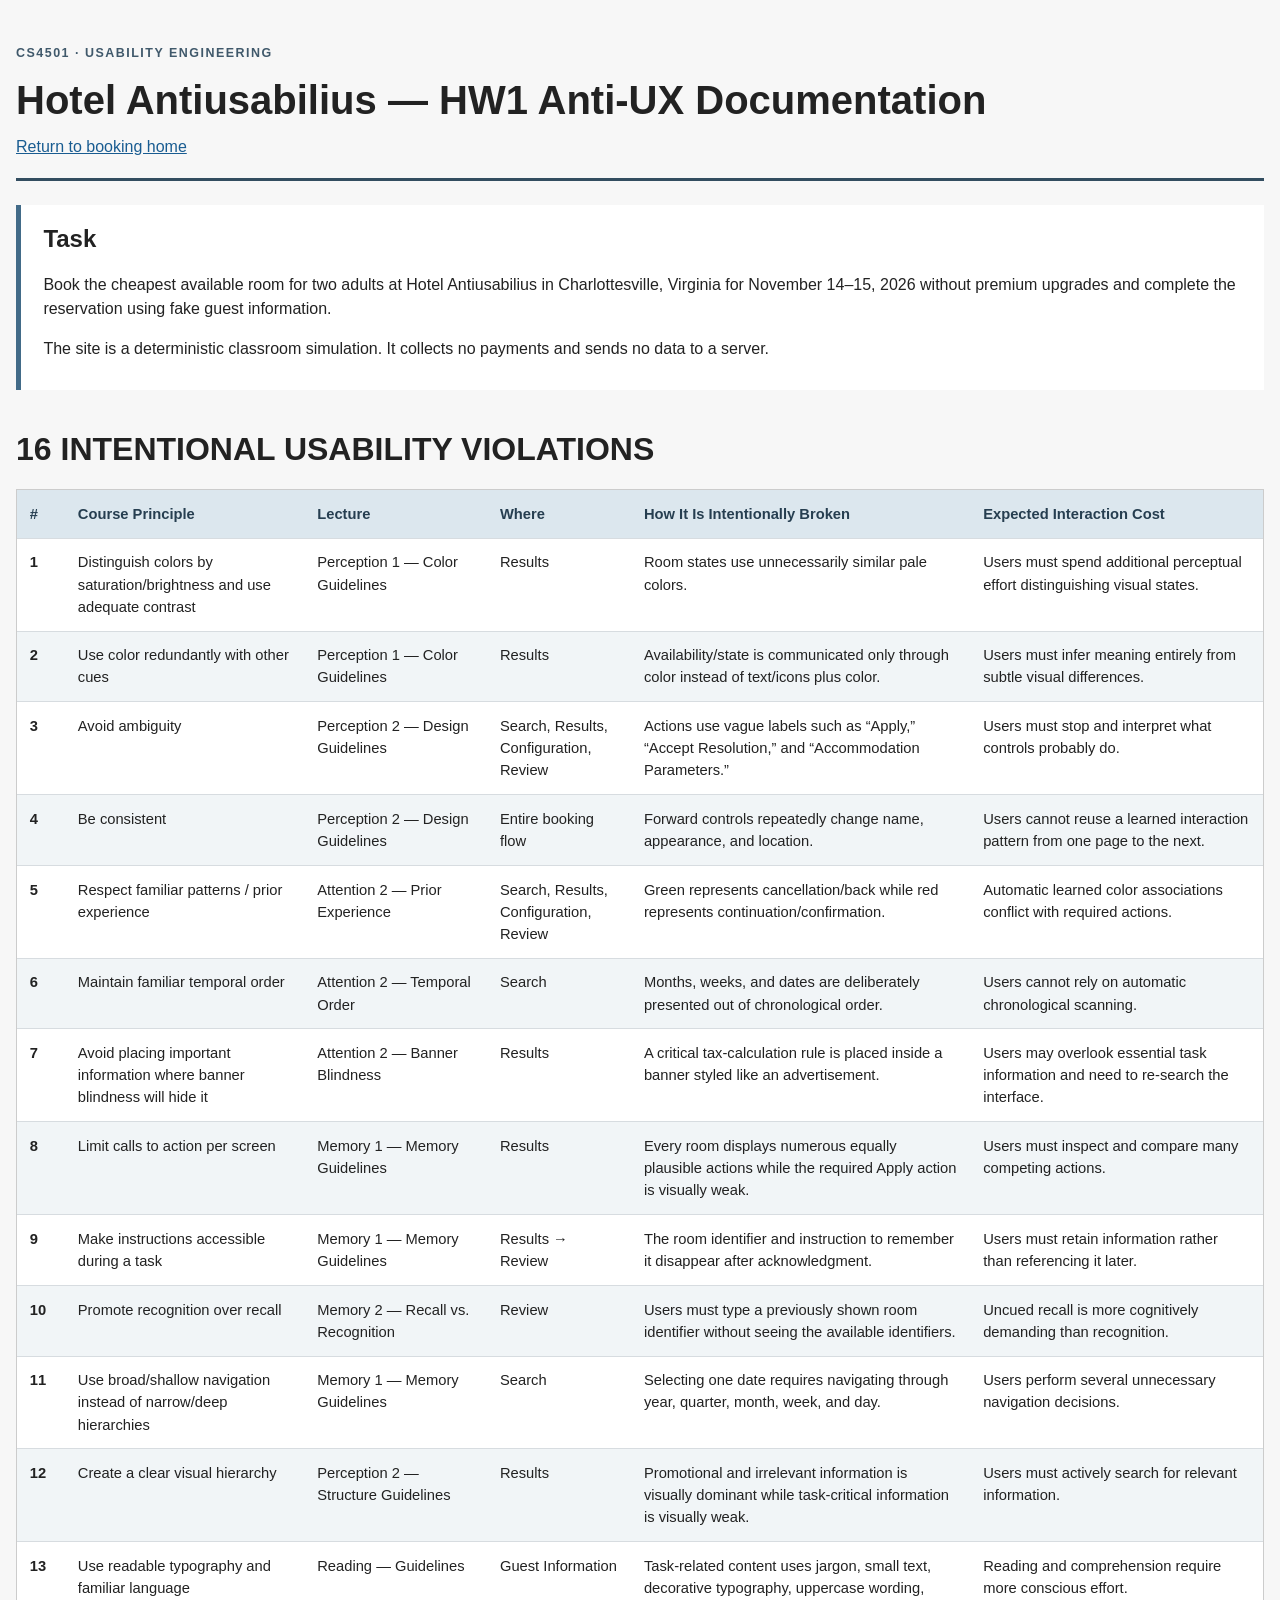
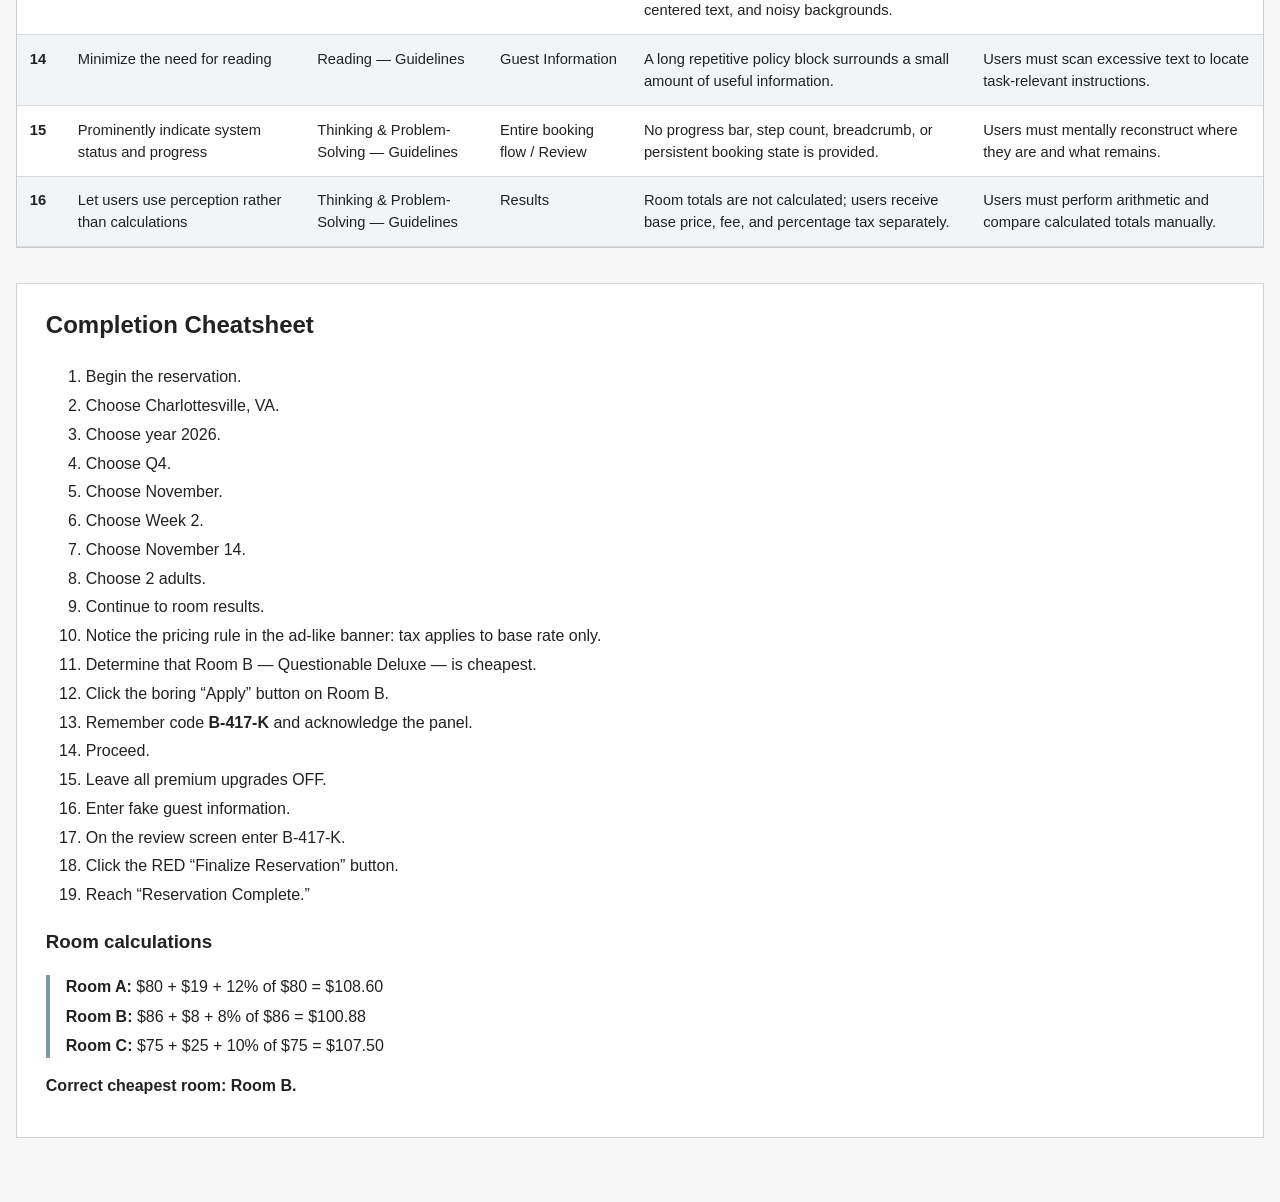
==== documentation.html @ 65bab240 "Build HW1 anti-UX website" ====
<!doctype html>
<html lang="en">
<head>
  <meta charset="utf-8">
  <meta name="viewport" content="width=device-width, initial-scale=1">
  <title>Hotel Antiusabilius | HW1 Anti-UX Documentation</title>
  <link rel="stylesheet" href="./styles.css">
  <script src="./app.js" defer></script>
</head>
<body class="documentation-page" data-page="documentation">
  <main class="documentation-shell">
    <header class="documentation-header"><p class="doc-kicker">CS4501 · Usability Engineering</p><h1>Hotel Antiusabilius — HW1 Anti-UX Documentation</h1><a href="./index.html">Return to booking home</a></header>
    <section class="doc-intro"><h2>Task</h2><p>Book the cheapest available room for two adults at Hotel Antiusabilius in Charlottesville, Virginia for November 14–15, 2026 without premium upgrades and complete the reservation using fake guest information.</p><p>The site is a deterministic classroom simulation. It collects no payments and sends no data to a server.</p></section>
    <section aria-labelledby="violations-title"><h2 id="violations-title" class="doc-main-heading">16 INTENTIONAL USABILITY VIOLATIONS</h2>
      <div class="documentation-table-wrap"><table class="documentation-table">
        <thead><tr><th scope="col">#</th><th scope="col">Course Principle</th><th scope="col">Lecture</th><th scope="col">Where</th><th scope="col">How It Is Intentionally Broken</th><th scope="col">Expected Interaction Cost</th></tr></thead>
        <tbody>
          <tr><th scope="row">1</th><td>Distinguish colors by saturation/brightness and use adequate contrast</td><td>Perception 1 — Color Guidelines</td><td>Results</td><td>Room states use unnecessarily similar pale colors.</td><td>Users must spend additional perceptual effort distinguishing visual states.</td></tr>
          <tr><th scope="row">2</th><td>Use color redundantly with other cues</td><td>Perception 1 — Color Guidelines</td><td>Results</td><td>Availability/state is communicated only through color instead of text/icons plus color.</td><td>Users must infer meaning entirely from subtle visual differences.</td></tr>
          <tr><th scope="row">3</th><td>Avoid ambiguity</td><td>Perception 2 — Design Guidelines</td><td>Search, Results, Configuration, Review</td><td>Actions use vague labels such as “Apply,” “Accept Resolution,” and “Accommodation Parameters.”</td><td>Users must stop and interpret what controls probably do.</td></tr>
          <tr><th scope="row">4</th><td>Be consistent</td><td>Perception 2 — Design Guidelines</td><td>Entire booking flow</td><td>Forward controls repeatedly change name, appearance, and location.</td><td>Users cannot reuse a learned interaction pattern from one page to the next.</td></tr>
          <tr><th scope="row">5</th><td>Respect familiar patterns / prior experience</td><td>Attention 2 — Prior Experience</td><td>Search, Results, Configuration, Review</td><td>Green represents cancellation/back while red represents continuation/confirmation.</td><td>Automatic learned color associations conflict with required actions.</td></tr>
          <tr><th scope="row">6</th><td>Maintain familiar temporal order</td><td>Attention 2 — Temporal Order</td><td>Search</td><td>Months, weeks, and dates are deliberately presented out of chronological order.</td><td>Users cannot rely on automatic chronological scanning.</td></tr>
          <tr><th scope="row">7</th><td>Avoid placing important information where banner blindness will hide it</td><td>Attention 2 — Banner Blindness</td><td>Results</td><td>A critical tax-calculation rule is placed inside a banner styled like an advertisement.</td><td>Users may overlook essential task information and need to re-search the interface.</td></tr>
          <tr><th scope="row">8</th><td>Limit calls to action per screen</td><td>Memory 1 — Memory Guidelines</td><td>Results</td><td>Every room displays numerous equally plausible actions while the required Apply action is visually weak.</td><td>Users must inspect and compare many competing actions.</td></tr>
          <tr><th scope="row">9</th><td>Make instructions accessible during a task</td><td>Memory 1 — Memory Guidelines</td><td>Results → Review</td><td>The room identifier and instruction to remember it disappear after acknowledgment.</td><td>Users must retain information rather than referencing it later.</td></tr>
          <tr><th scope="row">10</th><td>Promote recognition over recall</td><td>Memory 2 — Recall vs. Recognition</td><td>Review</td><td>Users must type a previously shown room identifier without seeing the available identifiers.</td><td>Uncued recall is more cognitively demanding than recognition.</td></tr>
          <tr><th scope="row">11</th><td>Use broad/shallow navigation instead of narrow/deep hierarchies</td><td>Memory 1 — Memory Guidelines</td><td>Search</td><td>Selecting one date requires navigating through year, quarter, month, week, and day.</td><td>Users perform several unnecessary navigation decisions.</td></tr>
          <tr><th scope="row">12</th><td>Create a clear visual hierarchy</td><td>Perception 2 — Structure Guidelines</td><td>Results</td><td>Promotional and irrelevant information is visually dominant while task-critical information is visually weak.</td><td>Users must actively search for relevant information.</td></tr>
          <tr><th scope="row">13</th><td>Use readable typography and familiar language</td><td>Reading — Guidelines</td><td>Guest Information</td><td>Task-related content uses jargon, small text, decorative typography, uppercase wording, centered text, and noisy backgrounds.</td><td>Reading and comprehension require more conscious effort.</td></tr>
          <tr><th scope="row">14</th><td>Minimize the need for reading</td><td>Reading — Guidelines</td><td>Guest Information</td><td>A long repetitive policy block surrounds a small amount of useful information.</td><td>Users must scan excessive text to locate task-relevant instructions.</td></tr>
          <tr><th scope="row">15</th><td>Prominently indicate system status and progress</td><td>Thinking &amp; Problem-Solving — Guidelines</td><td>Entire booking flow / Review</td><td>No progress bar, step count, breadcrumb, or persistent booking state is provided.</td><td>Users must mentally reconstruct where they are and what remains.</td></tr>
          <tr><th scope="row">16</th><td>Let users use perception rather than calculations</td><td>Thinking &amp; Problem-Solving — Guidelines</td><td>Results</td><td>Room totals are not calculated; users receive base price, fee, and percentage tax separately.</td><td>Users must perform arithmetic and compare calculated totals manually.</td></tr>
        </tbody>
      </table></div>
    </section>
    <section class="doc-cheatsheet" aria-labelledby="cheatsheet-title"><h2 id="cheatsheet-title">Completion Cheatsheet</h2>
      <ol><li>Begin the reservation.</li><li>Choose Charlottesville, VA.</li><li>Choose year 2026.</li><li>Choose Q4.</li><li>Choose November.</li><li>Choose Week 2.</li><li>Choose November 14.</li><li>Choose 2 adults.</li><li>Continue to room results.</li><li>Notice the pricing rule in the ad-like banner: tax applies to base rate only.</li><li>Determine that Room B — Questionable Deluxe — is cheapest.</li><li>Click the boring “Apply” button on Room B.</li><li>Remember code <strong>B-417-K</strong> and acknowledge the panel.</li><li>Proceed.</li><li>Leave all premium upgrades OFF.</li><li>Enter fake guest information.</li><li>On the review screen enter B-417-K.</li><li>Click the RED “Finalize Reservation” button.</li><li>Reach “Reservation Complete.”</li></ol>
      <h3>Room calculations</h3><div class="doc-calculations"><p><strong>Room A:</strong> $80 + $19 + 12% of $80 = $108.60</p><p><strong>Room B:</strong> $86 + $8 + 8% of $86 = $100.88</p><p><strong>Room C:</strong> $75 + $25 + 10% of $75 = $107.50</p></div><p><strong>Correct cheapest room: Room B.</strong></p>
    </section>
  </main>
</body>
</html>
---- styles.css ----
:root {
  --paper: #eee8dc;
  --washed: #d9d8c8;
  --washed-alt: #d7dacb;
  --dark: #342936;
  --warning: #a5151b;
  --green: #438a4b;
  --muted: #77736f;
  --promo: #ffe65a;
}

* { box-sizing: border-box; }
[hidden] { display: none !important; }
html { min-width: 320px; }
body { margin: 0; }
button, input, select { font: inherit; }
button { cursor: pointer; border: 1px solid #6d6565; border-radius: 2px; padding: .64rem .92rem; }
button:focus-visible, a:focus-visible, input:focus-visible, select:focus-visible, summary:focus-visible { outline: 3px solid #293bef; outline-offset: 3px; }
a { color: #553448; }
.anti-page { background: var(--paper); color: var(--dark); font-family: Arial, sans-serif; line-height: 1.45; min-height: 100vh; }
.site-shell { width: min(100% - 2.2rem, 1160px); margin: 0 auto; padding-bottom: 3rem; }
.hotel-header { background: #ded9c7; border: 5px double #78604f; margin-top: 1.15rem; padding: 1.35rem 2rem .65rem; text-align: center; }
.eyebrow { text-transform: uppercase; letter-spacing: .2em; font-size: .75rem; }
.hotel-logo { font-family: Georgia, serif; font-size: clamp(2.1rem, 6vw, 4.2rem); margin: .2rem 0; line-height: 1.08; text-shadow: 2px 2px #c4b878; }
.hotel-logo span { font-family: Impact, Arial, sans-serif; letter-spacing: .035em; color: #61404c; }
.interior-header { display: flex; align-items: end; justify-content: space-between; gap: 1rem; border-bottom: 4px double #756166; padding: 1.25rem .2rem .55rem; font-size: .78rem; color: #655d57; }
.hotel-mini { font: bold 1.24rem Georgia, serif; color: #593344; text-decoration: none; }
.hotel-mini:hover { text-decoration: underline; }
.decorative-text { font-family: "Comic Sans MS", cursive; font-size: 1.13rem; color: #7e425b; }
.important-but-boring { font-size: .86rem; color: #6f6962; max-width: 56rem; }
.irrelevant-highlight { background: #e7de86; border: 3px dashed #a97d3c; padding: .9rem 1.1rem; font-family: Georgia, serif; }
.tiny-policy { font-size: .73rem; color: #6f6b62; }
.secondary-looking-primary { background: #d4d4d4; color: #4f4b4b; border-color: #aaa; box-shadow: none; }
.secondary-looking-primary:hover { background: #c3c3c3; }
.green-cancel { background: var(--green); color: #fff; border-color: #24652e; font-weight: bold; box-shadow: 2px 3px #b5ad95; }
.green-cancel:hover { background: #33733b; }
.red-continue { background: var(--warning); color: #fff; border-color: #67111a; font-weight: bold; box-shadow: 2px 3px #b7a6a0; }
.red-continue:hover { background: #871016; }
.action-row { display: flex; align-items: center; gap: 1rem; margin: 1.8rem 0; }
.form-error { background: #fff6da; border-left: 5px solid #a5151b; color: #421f21; padding: .8rem 1rem; max-width: 43rem; }

/* The first page is unusually clear about the assignment, then misdirects the eye. */
.task-box { background: #faf8f0; border: 3px solid #4d3d4a; box-shadow: 7px 7px #c0b9aa; margin: 1.8rem auto; padding: 1.3rem 1.6rem; max-width: 850px; }
.task-box h2 { font: 2rem Impact, Arial, sans-serif; letter-spacing: .05em; margin: .2rem 0 .75rem; }
.task-kicker { font-size: .75rem; text-transform: uppercase; color: #7b565a; margin: 0; }
.task-box > p { font-size: 1.08rem; }
.task-facts { display: flex; gap: 2rem; flex-wrap: wrap; background: #e6e5d5; padding: .7rem 1rem; }
.task-facts div { min-width: 11rem; }
.task-facts dt { font-size: .75rem; text-transform: uppercase; letter-spacing: .09em; }
.task-facts dd { font-weight: bold; margin: 0; }
.privacy-note { border-top: 1px solid #aa9f92; padding-top: .6rem; color: #5b4c4d; }
.home-distractions { display: grid; grid-template-columns: minmax(0, 1fr) 10rem; gap: 2rem; align-items: end; margin: 2.3rem auto; max-width: 1000px; }
.home-decorative-actions { display: flex; gap: .8rem; flex-wrap: wrap; }
.competing-cta { background: #fae345; color: #453319; border: 3px solid #905b19; min-height: 4.3rem; font: 1.3rem Impact, Arial, sans-serif; text-transform: uppercase; box-shadow: 5px 5px #b18d35; }
.competing-cta-alt { background: #b4d67a; border-color: #477a30; box-shadow: 5px 5px #7b9e5a; }
.home-real-action { font-size: .89rem; }
.site-footer { display: flex; justify-content: space-between; gap: 1rem; margin-top: 3.2rem; border-top: 1px solid #a69c91; padding: 1rem .2rem; font-size: .86rem; }

/* Date selection deliberately takes five decisions. */
.uneven-title { display: flex; flex-direction: row-reverse; justify-content: space-between; align-items: end; gap: 1rem; }
.uneven-title h1 { font: 2.1rem Georgia, serif; margin-bottom: .4rem; }
.search-section { border: 1px solid #a9a49a; background: #f1eedf; margin: 1.4rem 0; padding: 1.2rem 1.4rem; }
.search-section h2 { font-family: Georgia, serif; font-size: 1.2rem; margin-top: 0; }
.search-section label, .picker-grid label { display: block; font-size: .91rem; font-weight: 600; margin-bottom: .35rem; }
.search-section select { background: #fdfcf8; border: 1px solid #706d67; color: #352e36; min-width: 14rem; max-width: 100%; min-height: 2.65rem; padding: .35rem .55rem; }
.search-section select:disabled { opacity: .6; cursor: not-allowed; }
.location-section { max-width: 45rem; }
.deep-picker { background: #dedfcf; }
.deep-picker .irrelevant-highlight { width: fit-content; margin-top: 0; }
.picker-intro { font-family: Georgia, serif; font-style: italic; }
.picker-grid { display: grid; grid-template-columns: repeat(3, minmax(0, 1fr)); gap: 1.1rem; }
.picker-grid > div { background: #eae6da; padding: .8rem; min-width: 0; }
.guest-count-section { max-width: 29rem; background: #e8e8dc; }
.search-actions { justify-content: space-between; }
.search-actions .green-cancel { padding: .9rem 1.35rem; font-size: 1.05rem; }

/* Results make advertising louder than the room data. */
.fake-ad { display: flex; align-items: center; justify-content: space-between; gap: 1rem; padding: .6rem max(1rem, calc((100vw - 1160px) / 2)); background: repeating-linear-gradient(115deg, #ffe354 0 22px, #fbcf57 22px 44px); border-top: 5px solid #e72c2c; border-bottom: 5px dotted #713a6a; color: #55291d; min-height: 6.5rem; }
.fake-ad > div { display: flex; flex-direction: column; align-items: start; }
.fake-ad small { font-size: .62rem; letter-spacing: .12em; }
.fake-ad strong { font: clamp(1.2rem, 3vw, 2rem) Impact, Arial, sans-serif; letter-spacing: .04em; }
.ad-star { font-size: 3.4rem; color: #d11522; text-shadow: 2px 2px #fff; }
.ad-sticker { background: #bd232f; color: white; padding: .55rem; transform: rotate(11deg); font: bold 1.3rem Impact, Arial, sans-serif; }
.ad-pricing-note { font-size: .76rem; background: #f8e49d; padding: .1rem .3rem; }
.promo-wall { margin: 1.2rem 0 1.7rem; background: #e6d6ab; border: 7px double #81616f; padding: .7rem 1.2rem; text-align: center; }
.promo-wall p { font: clamp(1.7rem, 4vw, 3.3rem) Impact, Arial, sans-serif; color: #9f161c; margin: .2rem; text-shadow: 2px 2px #f7e672; }
.promo-wall div { display: flex; justify-content: space-around; flex-wrap: wrap; gap: .4rem; font: bold clamp(.95rem, 2.2vw, 1.5rem) Georgia, serif; color: #3e693a; }
.muted-heading { font: 1.28rem Georgia, serif; color: #6c6570; margin-bottom: .2rem; }
.room-grid { display: grid; grid-template-columns: repeat(3, minmax(0, 1fr)); gap: .8rem; }
.room-card { min-width: 0; background: #e8e6d9; border: 1px solid #b2aea4; padding: .85rem; box-shadow: 2px 2px #ccc5b6; }
.room-card.applied-room { border-color: #7e6d67; box-shadow: 0 0 0 2px #a49b8b; }
.room-card-top { display: flex; align-items: center; justify-content: space-between; }
.room-status { display: inline-block; width: 2.4rem; height: 1.15rem; border: 1px solid #c4c9b9; }
.status-a { background: #d8dec8; }
.status-b { background: #d6d8c9; }
.status-c { background: #d9ddc8; }
.room-id { font: .75rem "Courier New", monospace; color: #74716e; }
.room-card h2 { font: 1.1rem Georgia, serif; color: #5d515d; margin: .9rem 0 .5rem; }
.price-pieces { margin: .7rem 0 1.2rem; font-size: .85rem; color: #676265; }
.price-pieces div { display: flex; justify-content: space-between; padding: .23rem .2rem; border-bottom: 1px dotted #bbb8ae; }
.price-pieces dd { margin: 0; font-family: "Courier New", monospace; }
.room-actions { display: grid; grid-template-columns: repeat(4, minmax(0, 1fr)); gap: .3rem; }
.room-actions button { min-width: 0; padding: .49rem .15rem; font-size: .73rem; background: #d8d4cc; color: #514b4e; }
.room-actions button:hover { background: #c9c4bc; }
.room-actions button.saved-action { border-color: #4d754b; background: #dce9d3; }
.room-actions .fake-primary { grid-column: span 2; font-size: .94rem; background: #f5dc45; border-color: #aa7820; color: #51321d; font-weight: bold; }
.room-actions .fake-primary:hover { background: #e7ca37; }
.room-actions .apply-button { grid-column: span 4; width: 40%; justify-self: end; background: #d4d4d4; color: #555; font-weight: normal; }
.room-code-box { margin: 1.5rem auto; padding: 1.2rem; max-width: 38rem; border: 5px double #7a6061; background: #fbf6d7; text-align: center; }
.room-code-box h2 { font: 1.1rem "Courier New", monospace; margin: 0; }
.code-value { font: bold 2.2rem "Courier New", monospace; letter-spacing: .12em; margin: .75rem 0; }
.room-code-box button { background: #d1d0c6; }
.selection-message { min-height: 1.2rem; font: .88rem Georgia, serif; color: #675d5b; }
.results-actions { justify-content: space-between; }
.results-actions button { font-size: 1.1rem; }

/* The checkbox truth remains deterministic even when the language does not. */
.configure-page h1 { font: 2.4rem Georgia, serif; margin: .3rem 0; }
.extras-list { display: grid; gap: .8rem; margin: 1.5rem 0; max-width: 850px; }
.extra-row { display: grid; grid-template-columns: 1fr auto; column-gap: 1rem; padding: 1rem 1.1rem; border: 2px solid #827c73; background: #e6e2d4; }
.extra-row.extra-off { border-left: 10px solid var(--green); }
.extra-row.extra-on { border-left: 10px solid var(--warning); background: #f1d8d3; }
.extra-row label { cursor: pointer; }
.confusing-label { display: block; font: bold 1.08rem Georgia, serif; }
.extra-name { display: block; font-size: .76rem; color: #77716d; margin-top: .15rem; }
.extra-row input { width: 1.5rem; height: 1.5rem; accent-color: var(--warning); cursor: pointer; }
.extra-row p { grid-column: 1 / -1; margin: .5rem 0 0; font-size: .78rem; color: #69615e; }
.configure-actions { justify-content: center; }
.configure-actions .green-cancel { font-size: 1.12rem; padding: .85rem 2.4rem; }
.configure-actions .red-continue { font-size: .92rem; }

/* A noisy policy surrounds usable form controls. */
.guest-page h1 { font: 2.3rem Georgia, serif; }
.fake-info-notice { background: #e2efdc; border: 2px solid #5a8056; padding: .75rem 1rem; font-weight: bold; }
.declaration-panel { max-width: 780px; margin: 1.3rem auto; padding: 1.2rem; border: 4px ridge #aa9b70; background: repeating-linear-gradient(45deg, #f1eddc 0 6px, #ebe2ca 6px 8px); }
.centered-reading { text-align: center; }
.declaration-panel h2 { font: bold 1.05rem "Courier New", monospace; letter-spacing: .07em; }
.declaration-panel p:nth-of-type(1) { font-family: Georgia, serif; font-size: .86rem; }
.declaration-cursive { font-family: "Comic Sans MS", cursive; color: #6e5260; }
.policy-section { margin: 2rem 0; }
.policy-section h2 { font: 1.4rem Georgia, serif; background: #d9d4b4; padding: .4rem .7rem; width: fit-content; }
.policy-copy { border: 1px dotted #a69e91; padding: .9rem 1.4rem; background: repeating-linear-gradient(90deg, #e6e4d6 0 17px, #e9e7d9 17px 18px); font-family: Georgia, serif; font-size: .82rem; line-height: 1.62; }
.policy-copy p { margin: .75rem 0 1.05rem; }
.policy-copy p:nth-child(2) { font-family: "Courier New", monospace; font-size: .77rem; }
.policy-copy p:nth-child(4) { font-family: "Comic Sans MS", cursive; font-size: .79rem; }
.guest-form { background: #f5f2e9; border: 2px solid #9a9083; padding: 1.2rem; }
.guest-form h2 { font: 1.25rem Georgia, serif; }
.field-grid { display: grid; grid-template-columns: repeat(2, minmax(0, 1fr)); gap: 1rem 1.3rem; }
.field label { display: block; font-weight: bold; margin-bottom: .3rem; }
.field input { width: 100%; min-height: 2.75rem; border: 1px solid #716e68; padding: .55rem; background: #fff; }
.field input[aria-invalid="true"] { border: 2px solid #ab1820; background: #fff4f1; }
.field-error { display: block; min-height: 1.2rem; color: #991820; }
.guest-actions { justify-content: space-between; }

/* Review obscures state while leaving recovery paths. */
.review-page h1 { font: 2.15rem Georgia, serif; }
.review-noise { display: flex; flex-direction: column; max-width: 700px; gap: .3rem; background: #e1d78e; border: 4px double #7a6947; padding: 1.2rem; text-align: center; font-family: Georgia, serif; }
.review-noise strong { font-family: Impact, Arial, sans-serif; font-size: 1.7rem; }
.booking-details { background: #e7e3d8; border: 1px solid #a8a095; max-width: 720px; margin: 2rem 0; padding: .8rem; color: #6d6662; }
.booking-details summary { cursor: pointer; font-size: .83rem; }
.booking-details dl { display: grid; grid-template-columns: minmax(7rem, .4fr) 1fr; gap: .45rem .8rem; padding: .5rem; }
.booking-details dt { font-weight: bold; }
.booking-details dd { margin: 0; }
.recall-box { max-width: 660px; border: 3px solid #bdb8a8; background: #f6f3e9; padding: 1.4rem; }
.recall-box label { display: block; font: 1.03rem Georgia, serif; margin-bottom: .75rem; }
.recall-box input { min-height: 2.8rem; width: min(100%, 23rem); padding: .55rem; border: 1px solid #645e5c; }
.review-error { max-width: 700px; }
.review-error p { margin: 0 0 .55rem; }
.review-actions { justify-content: flex-start; gap: 3rem; }
.review-actions .green-cancel { padding: .85rem 1.5rem; font-size: 1.05rem; }

/* Success and instructor documentation intentionally restore clarity. */
.confirmation-page { min-height: 100vh; background: #edf1e8; color: #202a20; font: 1rem/1.5 Arial, sans-serif; display: grid; place-items: center; padding: 1rem; }
.confirmation-card { width: min(100%, 650px); background: #fff; padding: clamp(1.3rem, 4vw, 2.6rem); border: 2px solid #9ab09b; box-shadow: 0 9px 24px #71836d35; }
.confirmation-card h1 { font-size: clamp(2rem, 5vw, 3rem); margin: .2rem 0 .6rem; color: #286231; }
.confirmation-subtitle { font-family: Georgia, serif; }
.confirmation-number { background: #e4f3e7; border-left: 5px solid #438a4b; padding: .7rem 1rem; display: flex; flex-direction: column; margin: 1.5rem 0; }
.confirmation-number span { font-size: .82rem; }
.confirmation-number strong { font: bold 1.5rem "Courier New", monospace; }
.confirmation-details div { display: flex; gap: 1rem; padding: .45rem 0; border-bottom: 1px solid #ddd; }
.confirmation-details dt { min-width: 5rem; font-weight: bold; }
.confirmation-details dd { margin: 0; }
.confirmation-actions { display: flex; flex-wrap: wrap; gap: .8rem; margin-top: 1.6rem; }
.doc-link-button, .confirmation-actions button { display: inline-block; padding: .7rem 1rem; border: 1px solid #336a3b; border-radius: 2px; background: #438a4b; color: #fff; text-decoration: none; }
.confirmation-actions button { background: #e8ece8; color: #2a4c2e; }

.documentation-page { background: #f7f7f7; color: #222; font: 16px/1.5 Arial, sans-serif; }
.documentation-shell { width: min(100% - 2rem, 1250px); margin: auto; padding: 2rem 0 4rem; }
.documentation-header { border-bottom: 3px solid #334d60; padding-bottom: 1.2rem; }
.documentation-header h1 { font-size: clamp(1.8rem, 4vw, 2.5rem); line-height: 1.2; margin: .3rem 0 .7rem; }
.doc-kicker { color: #40596b; font-weight: bold; letter-spacing: .12em; text-transform: uppercase; font-size: .78rem; }
.documentation-page a { color: #195c91; }
.doc-intro { background: #fff; border-left: 5px solid #426b88; margin: 1.5rem 0 2.2rem; padding: .8rem 1.4rem; }
.doc-intro h2 { margin: .2rem 0; }
.doc-main-heading { font-size: clamp(1.5rem, 3vw, 2rem); margin: 2rem 0 1rem; }
.documentation-table-wrap { overflow-x: auto; border: 1px solid #ccc; background: white; }
.documentation-table { width: 100%; min-width: 1050px; border-collapse: collapse; font-size: .92rem; }
.documentation-table th, .documentation-table td { text-align: left; vertical-align: top; padding: .8rem; border-bottom: 1px solid #d7dce0; }
.documentation-table thead th { background: #dce7ee; color: #263e50; position: sticky; top: 0; }
.documentation-table tbody tr:nth-child(even) { background: #f1f5f7; }
.documentation-table tbody th { width: 3rem; }
.documentation-table td:nth-child(2) { min-width: 12rem; }
.documentation-table td:nth-child(3) { min-width: 10rem; }
.documentation-table td:nth-child(4) { min-width: 7rem; }
.documentation-table td:nth-child(5), .documentation-table td:nth-child(6) { min-width: 15rem; }
.doc-cheatsheet { margin-top: 2.2rem; background: white; padding: 1.4rem 1.8rem; border: 1px solid #cbd2d7; }
.doc-cheatsheet h2 { margin-top: 0; }
.doc-cheatsheet li { padding: .15rem 0; }
.doc-calculations { border-left: 4px solid #7999a8; padding-left: 1rem; }
.doc-calculations p { margin: .35rem 0; }

.anti-modal { width: min(100% - 2rem, 470px); border: 4px double #654d5f; background: #f5eddb; color: #352c36; padding: 1.2rem; box-shadow: 0 15px 45px #241a1d80; }
.anti-modal::backdrop { background: #271d29a8; }
.anti-modal h2 { margin-top: 0; font-family: Georgia, serif; }
.anti-modal p { overflow-wrap: anywhere; }
.modal-controls { display: flex; justify-content: flex-end; gap: .65rem; flex-wrap: wrap; margin-top: 1.3rem; }

@media (max-width: 900px) {
  .room-grid { grid-template-columns: 1fr; }
  .room-card { max-width: 650px; width: 100%; }
  .room-actions { grid-template-columns: repeat(4, minmax(0, 1fr)); }
  .picker-grid { grid-template-columns: repeat(2, minmax(0, 1fr)); }
}
@media (max-width: 620px) {
  .site-shell { width: min(100% - 1rem, 1160px); }
  .interior-header, .uneven-title, .site-footer { display: block; }
  .home-distractions { grid-template-columns: 1fr; gap: 1rem; }
  .home-real-action { justify-self: start; }
  .picker-grid, .field-grid { grid-template-columns: 1fr; }
  .fake-ad { gap: .4rem; }
  .ad-star { font-size: 2rem; }
  .ad-sticker { display: none; }
  .search-section select { width: 100%; }
  .action-row { flex-wrap: wrap; }
  .search-actions, .results-actions, .guest-actions { justify-content: space-between; }
  .review-actions { gap: 1rem; }
  .booking-details dl { grid-template-columns: 1fr; }
  .booking-details dd { margin-bottom: .45rem; }
}
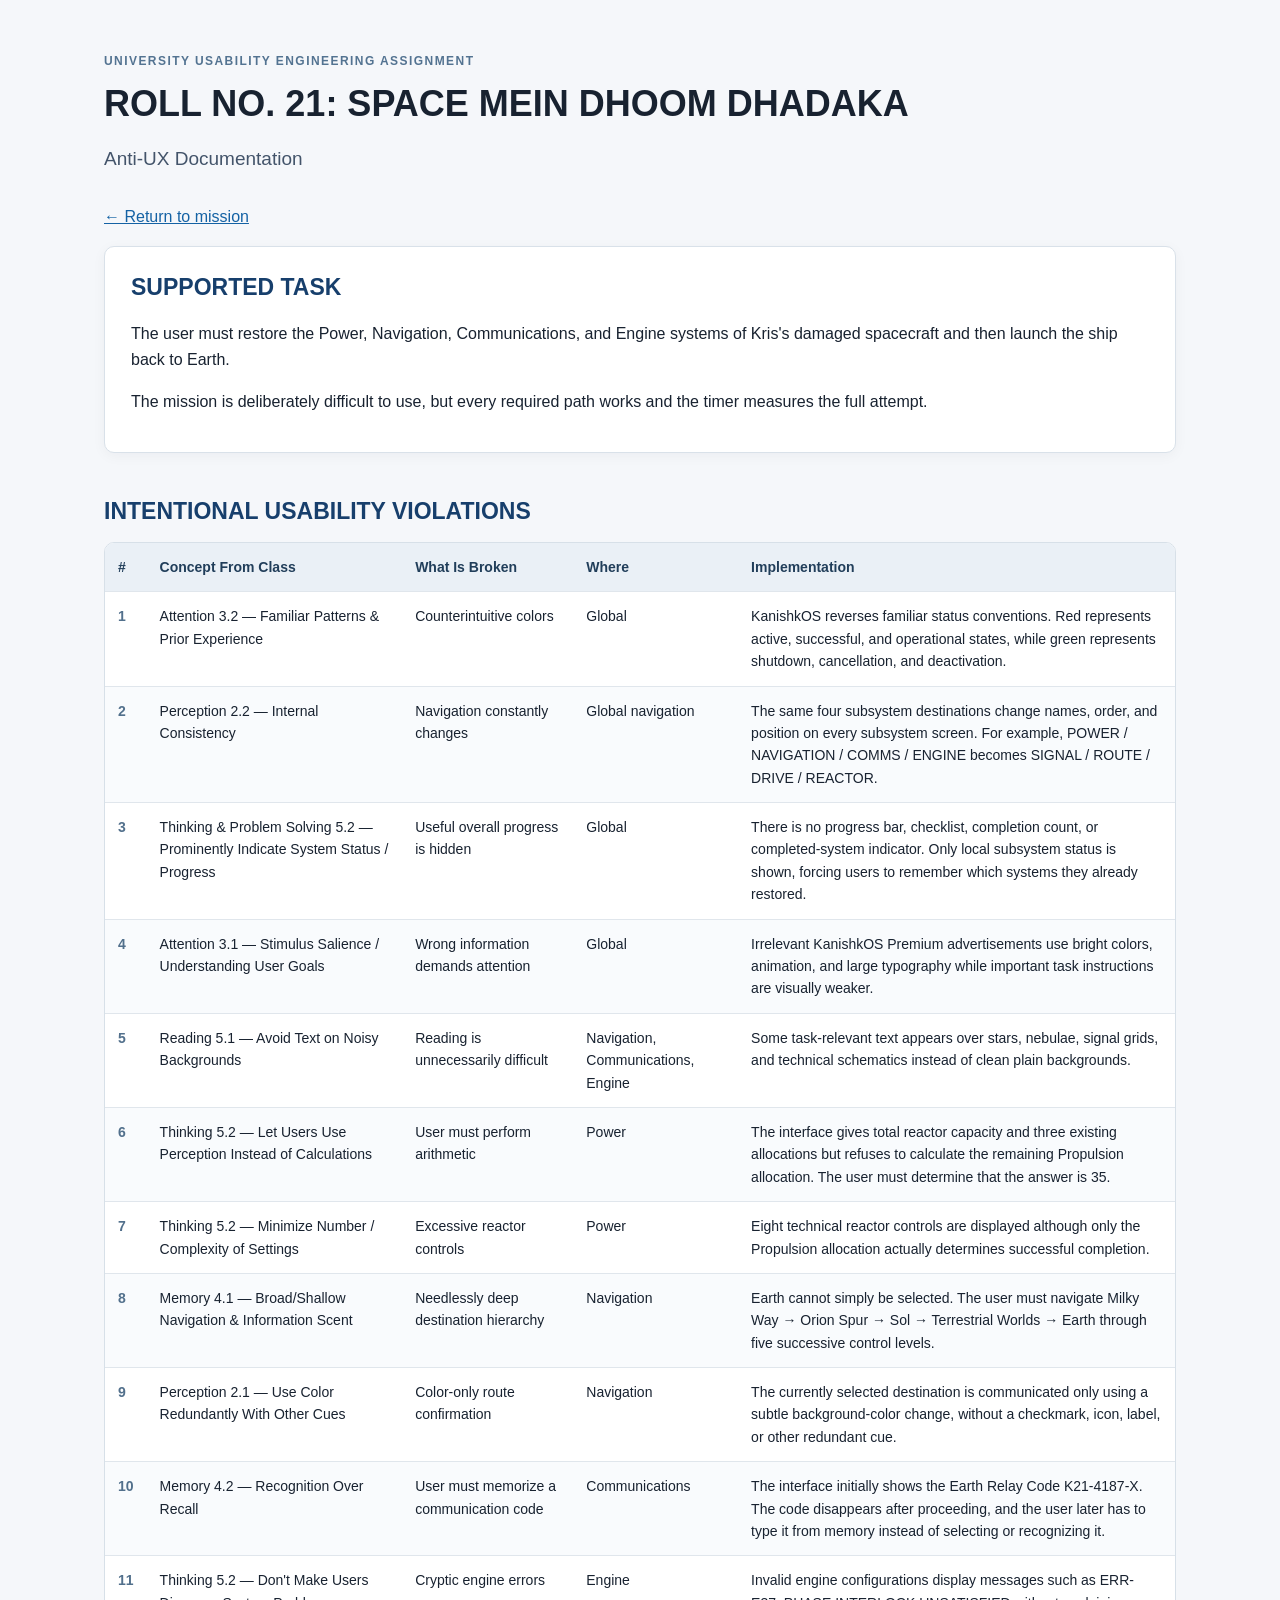
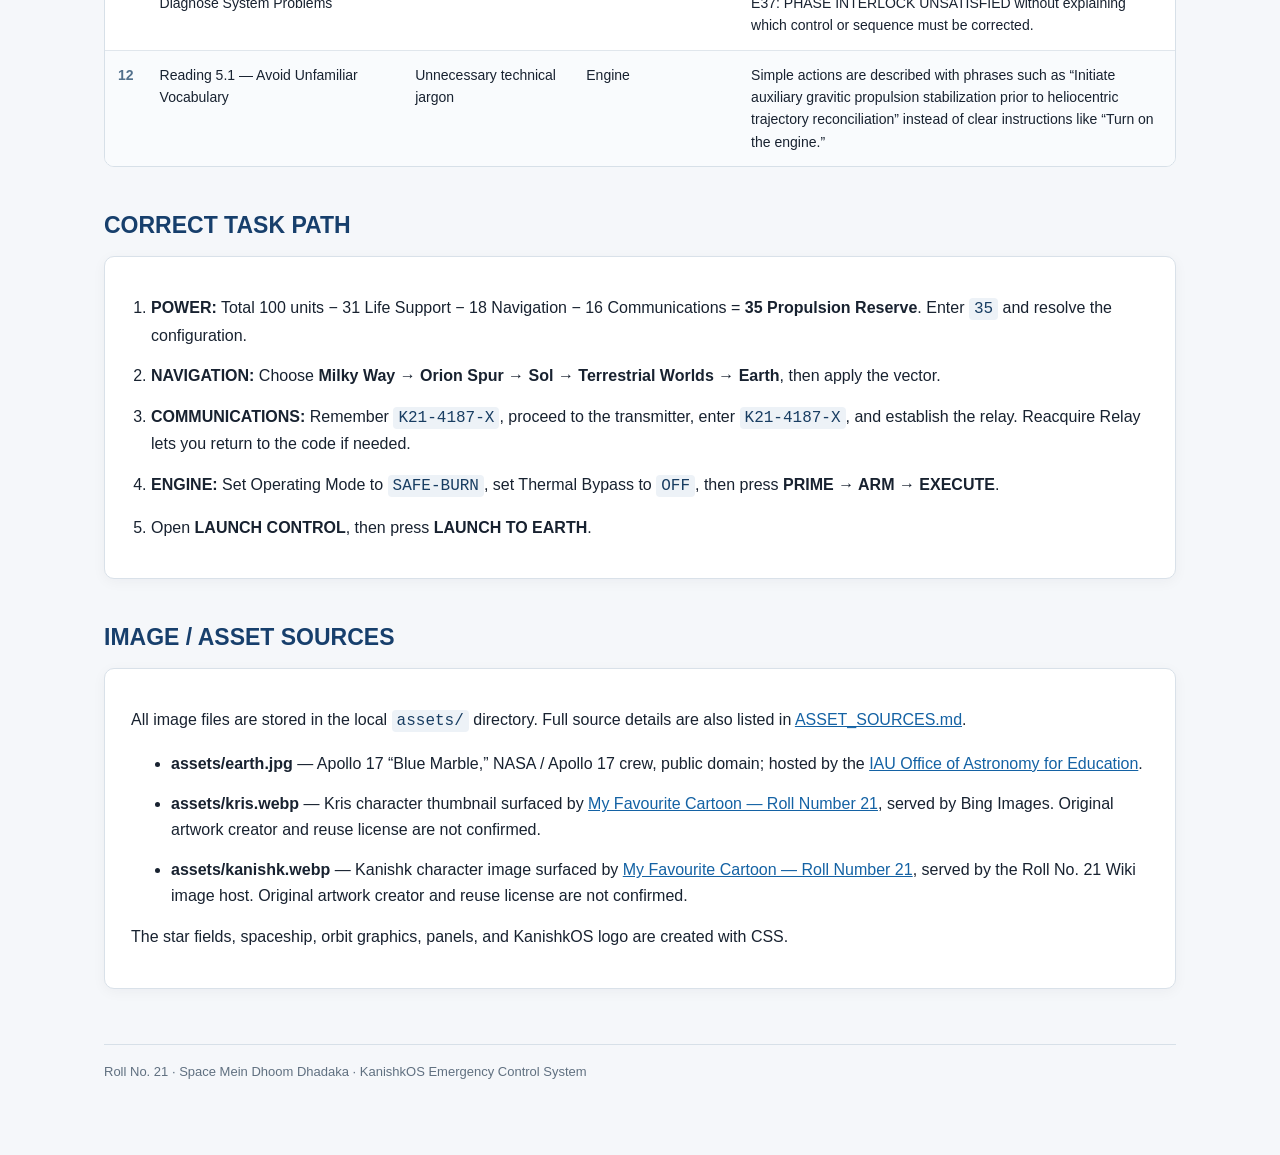
==== commit 32e9e481: "new application" ====
--- a/documentation.html
+++ b/documentation.html
@@ -3,41 +3,44 @@
 <head>
   <meta charset="utf-8">
   <meta name="viewport" content="width=device-width, initial-scale=1">
-  <title>Hotel Antiusabilius | HW1 Anti-UX Documentation</title>
-  <link rel="stylesheet" href="./styles.css">
-  <script src="./app.js" defer></script>
+  <title>Anti-UX Documentation | Roll No. 21</title>
+  <style>
+    :root{color-scheme:light}*{box-sizing:border-box}body{margin:0;background:#f5f7fa;color:#182230;font:16px/1.6 Arial,Helvetica,sans-serif}main{max-width:1120px;margin:0 auto;padding:40px 24px 80px}h1{font-size:36px;line-height:1.15;margin:8px 0}h2{font-size:23px;margin:40px 0 12px;color:#173f6c}h3{font-size:17px;margin:23px 0 5px}.kicker{color:#537391;text-transform:uppercase;letter-spacing:.12em;font-weight:700;font-size:12px}.lede{font-size:19px;color:#43546a;margin-bottom:30px}.panel{background:#fff;border:1px solid #d9e1e9;border-radius:10px;padding:22px 26px;box-shadow:0 3px 14px #1822300b}.table-wrap{overflow-x:auto;border:1px solid #d7e0e8;border-radius:10px;background:#fff}table{width:100%;border-collapse:collapse;min-width:840px;font-size:14px}th{text-align:left;background:#eaf0f6;color:#213e5a;padding:13px;white-space:nowrap}td{vertical-align:top;padding:13px;border-top:1px solid #e0e6ec}td:first-child{font-weight:700;color:#52708c}tbody tr:nth-child(even){background:#f9fbfd}ol{padding-left:20px}li{margin-bottom:15px}code{background:#edf2f7;border-radius:4px;padding:2px 5px;color:#183d62}a{color:#1462a4}footer{margin-top:55px;border-top:1px solid #d7e0e8;padding-top:17px;color:#607080;font-size:13px}
+  </style>
 </head>
-<body class="documentation-page" data-page="documentation">
-  <main class="documentation-shell">
-    <header class="documentation-header"><p class="doc-kicker">CS4501 · Usability Engineering</p><h1>Hotel Antiusabilius — HW1 Anti-UX Documentation</h1><a href="./index.html">Return to booking home</a></header>
-    <section class="doc-intro"><h2>Task</h2><p>Book the cheapest available room for two adults at Hotel Antiusabilius in Charlottesville, Virginia for November 14–15, 2026 without premium upgrades and complete the reservation using fake guest information.</p><p>The site is a deterministic classroom simulation. It collects no payments and sends no data to a server.</p></section>
-    <section aria-labelledby="violations-title"><h2 id="violations-title" class="doc-main-heading">16 INTENTIONAL USABILITY VIOLATIONS</h2>
-      <div class="documentation-table-wrap"><table class="documentation-table">
-        <thead><tr><th scope="col">#</th><th scope="col">Course Principle</th><th scope="col">Lecture</th><th scope="col">Where</th><th scope="col">How It Is Intentionally Broken</th><th scope="col">Expected Interaction Cost</th></tr></thead>
-        <tbody>
-          <tr><th scope="row">1</th><td>Distinguish colors by saturation/brightness and use adequate contrast</td><td>Perception 1 — Color Guidelines</td><td>Results</td><td>Room states use unnecessarily similar pale colors.</td><td>Users must spend additional perceptual effort distinguishing visual states.</td></tr>
-          <tr><th scope="row">2</th><td>Use color redundantly with other cues</td><td>Perception 1 — Color Guidelines</td><td>Results</td><td>Availability/state is communicated only through color instead of text/icons plus color.</td><td>Users must infer meaning entirely from subtle visual differences.</td></tr>
-          <tr><th scope="row">3</th><td>Avoid ambiguity</td><td>Perception 2 — Design Guidelines</td><td>Search, Results, Configuration, Review</td><td>Actions use vague labels such as “Apply,” “Accept Resolution,” and “Accommodation Parameters.”</td><td>Users must stop and interpret what controls probably do.</td></tr>
-          <tr><th scope="row">4</th><td>Be consistent</td><td>Perception 2 — Design Guidelines</td><td>Entire booking flow</td><td>Forward controls repeatedly change name, appearance, and location.</td><td>Users cannot reuse a learned interaction pattern from one page to the next.</td></tr>
-          <tr><th scope="row">5</th><td>Respect familiar patterns / prior experience</td><td>Attention 2 — Prior Experience</td><td>Search, Results, Configuration, Review</td><td>Green represents cancellation/back while red represents continuation/confirmation.</td><td>Automatic learned color associations conflict with required actions.</td></tr>
-          <tr><th scope="row">6</th><td>Maintain familiar temporal order</td><td>Attention 2 — Temporal Order</td><td>Search</td><td>Months, weeks, and dates are deliberately presented out of chronological order.</td><td>Users cannot rely on automatic chronological scanning.</td></tr>
-          <tr><th scope="row">7</th><td>Avoid placing important information where banner blindness will hide it</td><td>Attention 2 — Banner Blindness</td><td>Results</td><td>A critical tax-calculation rule is placed inside a banner styled like an advertisement.</td><td>Users may overlook essential task information and need to re-search the interface.</td></tr>
-          <tr><th scope="row">8</th><td>Limit calls to action per screen</td><td>Memory 1 — Memory Guidelines</td><td>Results</td><td>Every room displays numerous equally plausible actions while the required Apply action is visually weak.</td><td>Users must inspect and compare many competing actions.</td></tr>
-          <tr><th scope="row">9</th><td>Make instructions accessible during a task</td><td>Memory 1 — Memory Guidelines</td><td>Results → Review</td><td>The room identifier and instruction to remember it disappear after acknowledgment.</td><td>Users must retain information rather than referencing it later.</td></tr>
-          <tr><th scope="row">10</th><td>Promote recognition over recall</td><td>Memory 2 — Recall vs. Recognition</td><td>Review</td><td>Users must type a previously shown room identifier without seeing the available identifiers.</td><td>Uncued recall is more cognitively demanding than recognition.</td></tr>
-          <tr><th scope="row">11</th><td>Use broad/shallow navigation instead of narrow/deep hierarchies</td><td>Memory 1 — Memory Guidelines</td><td>Search</td><td>Selecting one date requires navigating through year, quarter, month, week, and day.</td><td>Users perform several unnecessary navigation decisions.</td></tr>
-          <tr><th scope="row">12</th><td>Create a clear visual hierarchy</td><td>Perception 2 — Structure Guidelines</td><td>Results</td><td>Promotional and irrelevant information is visually dominant while task-critical information is visually weak.</td><td>Users must actively search for relevant information.</td></tr>
-          <tr><th scope="row">13</th><td>Use readable typography and familiar language</td><td>Reading — Guidelines</td><td>Guest Information</td><td>Task-related content uses jargon, small text, decorative typography, uppercase wording, centered text, and noisy backgrounds.</td><td>Reading and comprehension require more conscious effort.</td></tr>
-          <tr><th scope="row">14</th><td>Minimize the need for reading</td><td>Reading — Guidelines</td><td>Guest Information</td><td>A long repetitive policy block surrounds a small amount of useful information.</td><td>Users must scan excessive text to locate task-relevant instructions.</td></tr>
-          <tr><th scope="row">15</th><td>Prominently indicate system status and progress</td><td>Thinking &amp; Problem-Solving — Guidelines</td><td>Entire booking flow / Review</td><td>No progress bar, step count, breadcrumb, or persistent booking state is provided.</td><td>Users must mentally reconstruct where they are and what remains.</td></tr>
-          <tr><th scope="row">16</th><td>Let users use perception rather than calculations</td><td>Thinking &amp; Problem-Solving — Guidelines</td><td>Results</td><td>Room totals are not calculated; users receive base price, fee, and percentage tax separately.</td><td>Users must perform arithmetic and compare calculated totals manually.</td></tr>
-        </tbody>
-      </table></div>
-    </section>
-    <section class="doc-cheatsheet" aria-labelledby="cheatsheet-title"><h2 id="cheatsheet-title">Completion Cheatsheet</h2>
-      <ol><li>Begin the reservation.</li><li>Choose Charlottesville, VA.</li><li>Choose year 2026.</li><li>Choose Q4.</li><li>Choose November.</li><li>Choose Week 2.</li><li>Choose November 14.</li><li>Choose 2 adults.</li><li>Continue to room results.</li><li>Notice the pricing rule in the ad-like banner: tax applies to base rate only.</li><li>Determine that Room B — Questionable Deluxe — is cheapest.</li><li>Click the boring “Apply” button on Room B.</li><li>Remember code <strong>B-417-K</strong> and acknowledge the panel.</li><li>Proceed.</li><li>Leave all premium upgrades OFF.</li><li>Enter fake guest information.</li><li>On the review screen enter B-417-K.</li><li>Click the RED “Finalize Reservation” button.</li><li>Reach “Reservation Complete.”</li></ol>
-      <h3>Room calculations</h3><div class="doc-calculations"><p><strong>Room A:</strong> $80 + $19 + 12% of $80 = $108.60</p><p><strong>Room B:</strong> $86 + $8 + 8% of $86 = $100.88</p><p><strong>Room C:</strong> $75 + $25 + 10% of $75 = $107.50</p></div><p><strong>Correct cheapest room: Room B.</strong></p>
-    </section>
-  </main>
-</body>
-</html>
+<body><main>
+  <p class="kicker">University Usability Engineering Assignment</p>
+  <h1>ROLL NO. 21: SPACE MEIN DHOOM DHADAKA</h1>
+  <p class="lede">Anti-UX Documentation</p>
+  <p><a href="index.html">← Return to mission</a></p>
+  <section class="panel"><h2 style="margin-top:0">SUPPORTED TASK</h2><p>The user must restore the Power, Navigation, Communications, and Engine systems of Kris's damaged spacecraft and then launch the ship back to Earth.</p><p>The mission is deliberately difficult to use, but every required path works and the timer measures the full attempt.</p></section>
+
+  <h2>INTENTIONAL USABILITY VIOLATIONS</h2>
+  <div class="table-wrap"><table><thead><tr><th>#</th><th>Concept From Class</th><th>What Is Broken</th><th>Where</th><th>Implementation</th></tr></thead><tbody>
+    <tr><td>1</td><td>Attention 3.2 — Familiar Patterns &amp; Prior Experience</td><td>Counterintuitive colors</td><td>Global</td><td>KanishkOS reverses familiar status conventions. Red represents active, successful, and operational states, while green represents shutdown, cancellation, and deactivation.</td></tr>
+    <tr><td>2</td><td>Perception 2.2 — Internal Consistency</td><td>Navigation constantly changes</td><td>Global navigation</td><td>The same four subsystem destinations change names, order, and position on every subsystem screen. For example, POWER / NAVIGATION / COMMS / ENGINE becomes SIGNAL / ROUTE / DRIVE / REACTOR.</td></tr>
+    <tr><td>3</td><td>Thinking &amp; Problem Solving 5.2 — Prominently Indicate System Status / Progress</td><td>Useful overall progress is hidden</td><td>Global</td><td>There is no progress bar, checklist, completion count, or completed-system indicator. Only local subsystem status is shown, forcing users to remember which systems they already restored.</td></tr>
+    <tr><td>4</td><td>Attention 3.1 — Stimulus Salience / Understanding User Goals</td><td>Wrong information demands attention</td><td>Global</td><td>Irrelevant KanishkOS Premium advertisements use bright colors, animation, and large typography while important task instructions are visually weaker.</td></tr>
+    <tr><td>5</td><td>Reading 5.1 — Avoid Text on Noisy Backgrounds</td><td>Reading is unnecessarily difficult</td><td>Navigation, Communications, Engine</td><td>Some task-relevant text appears over stars, nebulae, signal grids, and technical schematics instead of clean plain backgrounds.</td></tr>
+    <tr><td>6</td><td>Thinking 5.2 — Let Users Use Perception Instead of Calculations</td><td>User must perform arithmetic</td><td>Power</td><td>The interface gives total reactor capacity and three existing allocations but refuses to calculate the remaining Propulsion allocation. The user must determine that the answer is 35.</td></tr>
+    <tr><td>7</td><td>Thinking 5.2 — Minimize Number / Complexity of Settings</td><td>Excessive reactor controls</td><td>Power</td><td>Eight technical reactor controls are displayed although only the Propulsion allocation actually determines successful completion.</td></tr>
+    <tr><td>8</td><td>Memory 4.1 — Broad/Shallow Navigation &amp; Information Scent</td><td>Needlessly deep destination hierarchy</td><td>Navigation</td><td>Earth cannot simply be selected. The user must navigate Milky Way → Orion Spur → Sol → Terrestrial Worlds → Earth through five successive control levels.</td></tr>
+    <tr><td>9</td><td>Perception 2.1 — Use Color Redundantly With Other Cues</td><td>Color-only route confirmation</td><td>Navigation</td><td>The currently selected destination is communicated only using a subtle background-color change, without a checkmark, icon, label, or other redundant cue.</td></tr>
+    <tr><td>10</td><td>Memory 4.2 — Recognition Over Recall</td><td>User must memorize a communication code</td><td>Communications</td><td>The interface initially shows the Earth Relay Code K21-4187-X. The code disappears after proceeding, and the user later has to type it from memory instead of selecting or recognizing it.</td></tr>
+    <tr><td>11</td><td>Thinking 5.2 — Don't Make Users Diagnose System Problems</td><td>Cryptic engine errors</td><td>Engine</td><td>Invalid engine configurations display messages such as ERR-E37: PHASE INTERLOCK UNSATISFIED without explaining which control or sequence must be corrected.</td></tr>
+    <tr><td>12</td><td>Reading 5.1 — Avoid Unfamiliar Vocabulary</td><td>Unnecessary technical jargon</td><td>Engine</td><td>Simple actions are described with phrases such as “Initiate auxiliary gravitic propulsion stabilization prior to heliocentric trajectory reconciliation” instead of clear instructions like “Turn on the engine.”</td></tr>
+  </tbody></table></div>
+
+  <h2>CORRECT TASK PATH</h2>
+  <div class="panel"><ol>
+    <li><strong>POWER:</strong> Total 100 units − 31 Life Support − 18 Navigation − 16 Communications = <strong>35 Propulsion Reserve</strong>. Enter <code>35</code> and resolve the configuration.</li>
+    <li><strong>NAVIGATION:</strong> Choose <strong>Milky Way → Orion Spur → Sol → Terrestrial Worlds → Earth</strong>, then apply the vector.</li>
+    <li><strong>COMMUNICATIONS:</strong> Remember <code>K21-4187-X</code>, proceed to the transmitter, enter <code>K21-4187-X</code>, and establish the relay. Reacquire Relay lets you return to the code if needed.</li>
+    <li><strong>ENGINE:</strong> Set Operating Mode to <code>SAFE-BURN</code>, set Thermal Bypass to <code>OFF</code>, then press <strong>PRIME → ARM → EXECUTE</strong>.</li>
+    <li>Open <strong>LAUNCH CONTROL</strong>, then press <strong>LAUNCH TO EARTH</strong>.</li>
+  </ol></div>
+
+  <h2>IMAGE / ASSET SOURCES</h2>
+  <div class="panel"><p>All image files are stored in the local <code>assets/</code> directory. Full source details are also listed in <a href="assets/ASSET_SOURCES.md">ASSET_SOURCES.md</a>.</p><ul><li><strong>assets/earth.jpg</strong> — Apollo 17 “Blue Marble,” NASA / Apollo 17 crew, public domain; hosted by the <a href="https://astro4edu.org/fr/resources/media/q124ZA8aq21/">IAU Office of Astronomy for Education</a>.</li><li><strong>assets/kris.webp</strong> — Kris character thumbnail surfaced by <a href="https://abhishek-galatagi.github.io/My-Favorite-Cartoon/">My Favourite Cartoon — Roll Number 21</a>, served by Bing Images. Original artwork creator and reuse license are not confirmed.</li><li><strong>assets/kanishk.webp</strong> — Kanishk character image surfaced by <a href="https://abhishek-galatagi.github.io/My-Favorite-Cartoon/">My Favourite Cartoon — Roll Number 21</a>, served by the Roll No. 21 Wiki image host. Original artwork creator and reuse license are not confirmed.</li></ul><p>The star fields, spaceship, orbit graphics, panels, and KanishkOS logo are created with CSS.</p></div>
+  <footer>Roll No. 21 · Space Mein Dhoom Dhadaka · KanishkOS Emergency Control System</footer>
+</main></body></html>
